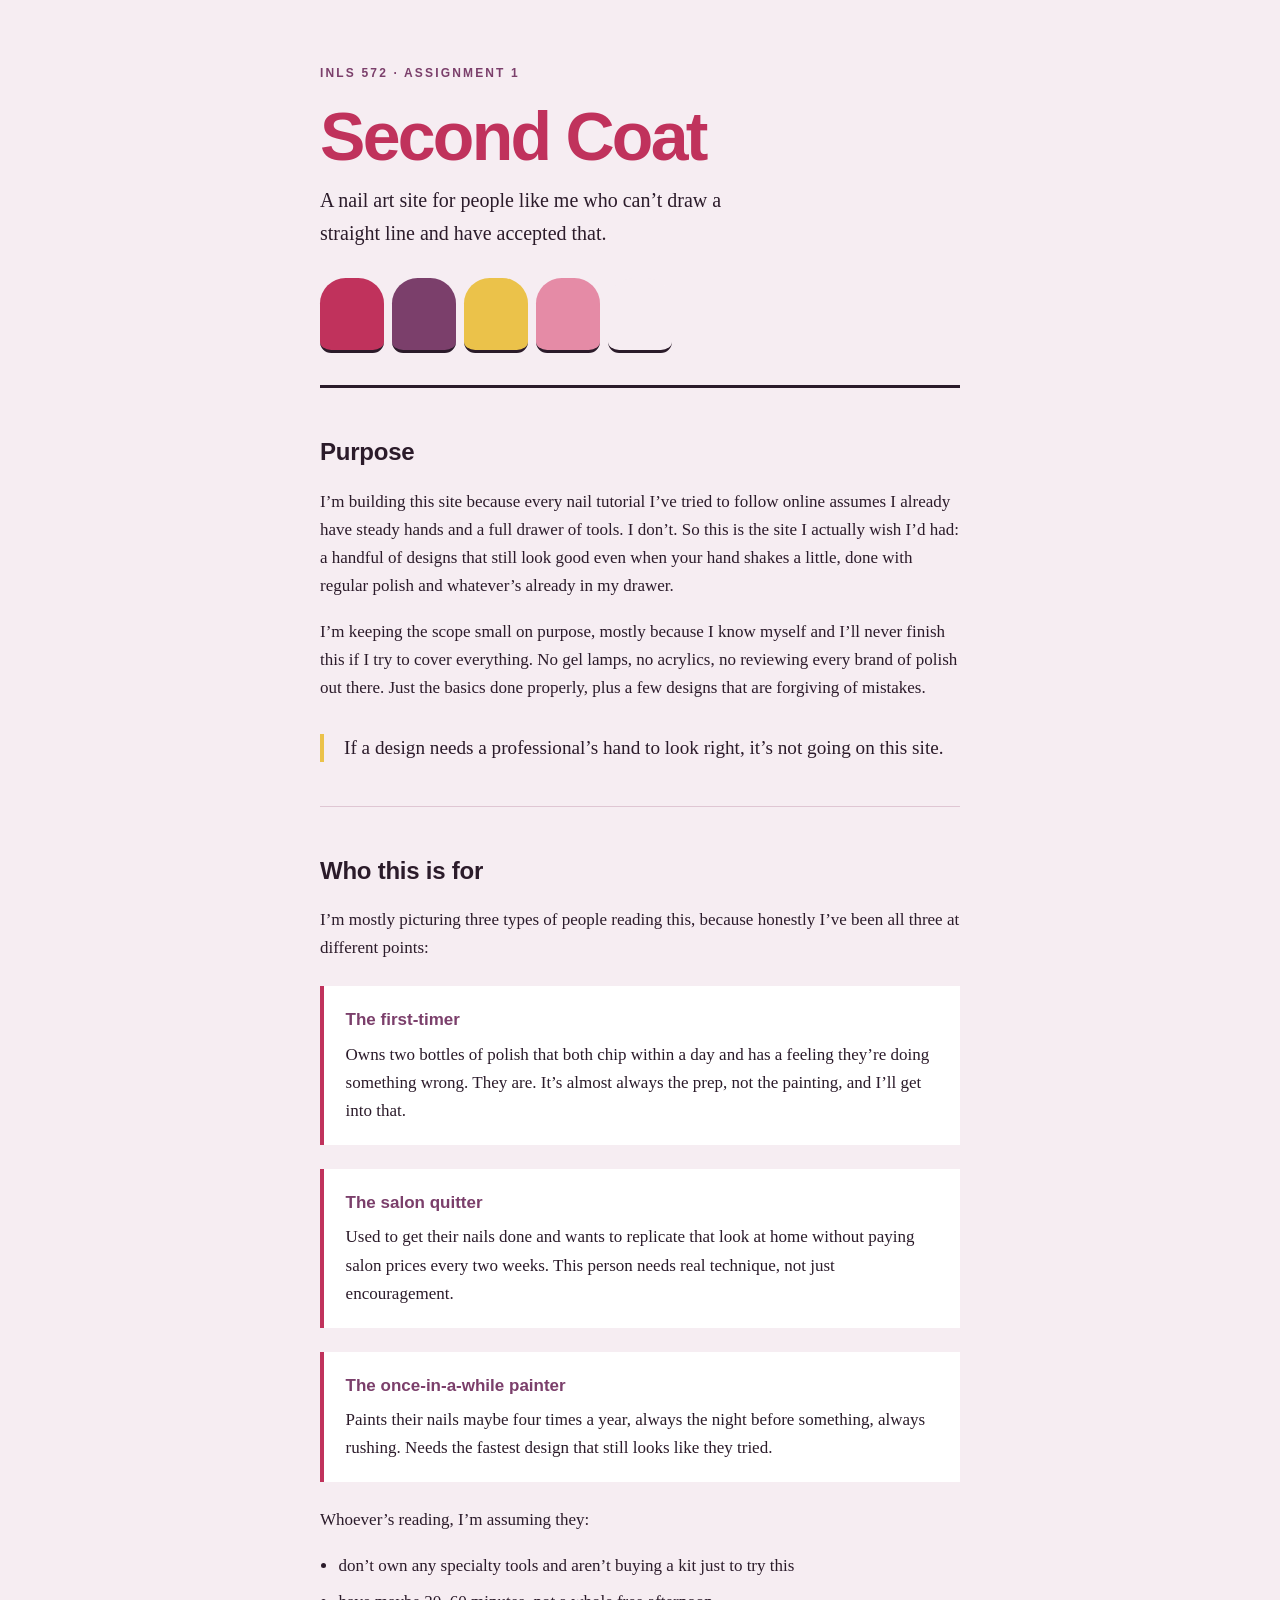
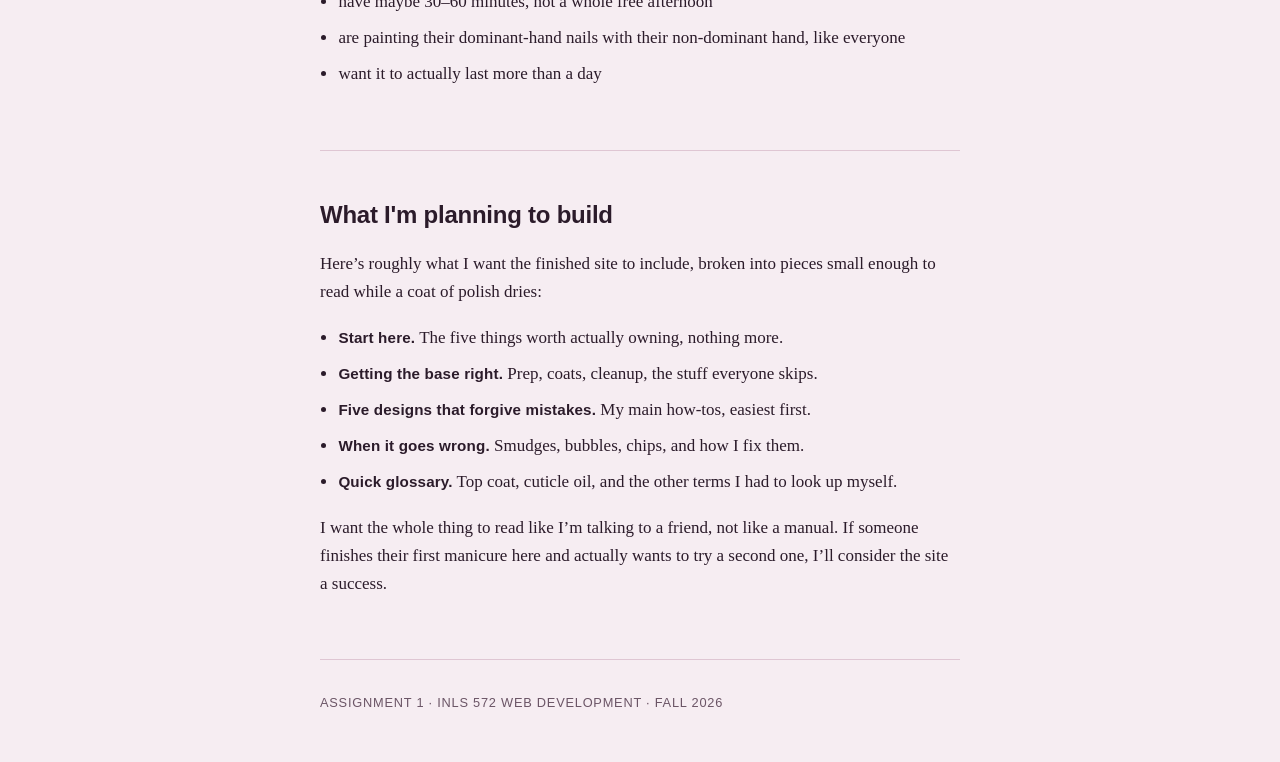
==== index.html @ 136d4cc5 "rename to index.html" ====
<!DOCTYPE html>
<html lang="en">
<head>
  <meta charset="utf-8">
  <meta name="viewport" content="width=device-width, initial-scale=1">
  <title>Second Coat: Purpose and Audience</title>
  <link rel="stylesheet" href="styles.css">
</head>
<body>

  <header class="masthead">
    <p class="eyebrow">INLS 572 &middot; Assignment 1</p>
    <h1>Second Coat</h1>
    <p class="tagline">A nail art site for people like me who can&rsquo;t draw a straight line and have accepted that.</p>
    <div class="swatches" aria-hidden="true">
      <span class="swatch one"></span>
      <span class="swatch two"></span>
      <span class="swatch three"></span>
      <span class="swatch four"></span>
      <span class="swatch five"></span>
    </div>
  </header>

  <main>

    <section class="block">
      <h2>Purpose</h2>
      <p>
        I&rsquo;m building this site because every nail tutorial I&rsquo;ve tried to follow online
        assumes I already have steady hands and a full drawer of tools. I don&rsquo;t. So this is
        the site I actually wish I&rsquo;d had: a handful of designs that still look good even
        when your hand shakes a little, done with regular polish and whatever&rsquo;s already in
        my drawer.
      </p>
      <p>
        I&rsquo;m keeping the scope small on purpose, mostly because I know myself and I&rsquo;ll
        never finish this if I try to cover everything. No gel lamps, no acrylics, no reviewing
        every brand of polish out there. Just the basics done properly, plus a few designs that
        are forgiving of mistakes.
      </p>
      <p class="pullquote">
        If a design needs a professional&rsquo;s hand to look right, it&rsquo;s not going on this site.
      </p>
    </section>

    <section class="block">
      <h2>Who this is for</h2>
      <p>
        I&rsquo;m mostly picturing three types of people reading this, because honestly I&rsquo;ve
        been all three at different points:
      </p>

      <article class="who">
        <h3>The first-timer</h3>
        <p>
          Owns two bottles of polish that both chip within a day and has a feeling they&rsquo;re
          doing something wrong. They are. It&rsquo;s almost always the prep, not the
          painting, and I&rsquo;ll get into that.
        </p>
      </article>

      <article class="who">
        <h3>The salon quitter</h3>
        <p>
          Used to get their nails done and wants to replicate that look at home without paying
          salon prices every two weeks. This person needs real technique, not just encouragement.
        </p>
      </article>

      <article class="who">
        <h3>The once-in-a-while painter</h3>
        <p>
          Paints their nails maybe four times a year, always the night before something, always
          rushing. Needs the fastest design that still looks like they tried.
        </p>
      </article>

      <p>Whoever&rsquo;s reading, I&rsquo;m assuming they:</p>
      <ul class="assumptions">
        <li>don&rsquo;t own any specialty tools and aren&rsquo;t buying a kit just to try this</li>
        <li>have maybe 30&ndash;60 minutes, not a whole free afternoon</li>
        <li>are painting their dominant-hand nails with their non-dominant hand, like everyone</li>
        <li>want it to actually last more than a day</li>
      </ul>
    </section>

    <section class="block">
      <h2>What I'm planning to build</h2>
      <p>
        Here&rsquo;s roughly what I want the finished site to include, broken into pieces small
        enough to read while a coat of polish dries:
      </p>
      <ul class="plan">
        <li><strong>Start here.</strong> The five things worth actually owning, nothing more.</li>
        <li><strong>Getting the base right.</strong> Prep, coats, cleanup, the stuff everyone skips.</li>
        <li><strong>Five designs that forgive mistakes.</strong> My main how-tos, easiest first.</li>
        <li><strong>When it goes wrong.</strong> Smudges, bubbles, chips, and how I fix them.</li>
        <li><strong>Quick glossary.</strong> Top coat, cuticle oil, and the other terms I had to look up myself.</li>
      </ul>
      <p>
        I want the whole thing to read like I&rsquo;m talking to a friend, not like a manual. If
        someone finishes their first manicure here and actually wants to try a second one, I&rsquo;ll
        consider the site a success.
      </p>
    </section>

  </main>

  <footer class="colophon">
    <p>Assignment 1 &middot; INLS 572 Web Development &middot; Fall 2026</p>
  </footer>

</body>
</html>
---- styles.css ----
/* Second Coat — INLS 572 Assignment 1
   Palette: ink #2B1B2A, paper #F6EDF2, cherry #C0325C, plum #7B3F6B, butter #EBC24A */

body {
  margin: 0;
  padding: 2.5rem 1.25rem 0;
  background-color: #F6EDF2;
  color: #2B1B2A;
  font-family: Georgia, "Times New Roman", serif;
  font-size: 1.0625rem;
  line-height: 1.65;
}

main,
.masthead,
.colophon {
  max-width: 40rem;
  margin: 0 auto;
}

/* Masthead */

.masthead {
  padding-bottom: 2rem;
  border-bottom: 3px solid #2B1B2A;
}

.eyebrow {
  margin: 0 0 1.25rem;
  font-family: "Helvetica Neue", Arial, sans-serif;
  font-size: 0.75rem;
  font-weight: 700;
  letter-spacing: 0.18em;
  text-transform: uppercase;
  color: #7B3F6B;
}

h1 {
  margin: 0;
  font-family: "Helvetica Neue", Arial, sans-serif;
  font-size: 2.75rem;
  font-weight: 800;
  letter-spacing: -0.04em;
  line-height: 0.95;
  color: #C0325C;
}

.tagline {
  margin: 1rem 0 1.75rem;
  font-size: 1.25rem;
  max-width: 28rem;
}

/* Five polish swatches, shaped like painted nails */

.swatches {
  display: grid;
  grid-template-columns: repeat(5, 3.25rem);
  gap: 0.5rem;
}

.swatch {
  height: 3.75rem;
  border-radius: 1.6rem 1.6rem 0.7rem 0.7rem;
  border-bottom: 3px solid #2B1B2A;
}

.swatch.one {
  background-color: #C0325C;
}

.swatch.two {
  background-color: #7B3F6B;
}

.swatch.three {
  background-color: #EBC24A;
}

.swatch.four {
  background-color: #E58BA6;
}

.swatch.five {
  background-color: #F6EDF2;
}

/* Sections */

.block {
  padding: 2.75rem 0;
  border-bottom: 1px solid #DFC6D3;
}

h2 {
  margin: 0 0 1rem;
  font-family: "Helvetica Neue", Arial, sans-serif;
  font-size: 1.5rem;
  font-weight: 800;
  letter-spacing: -0.01em;
}

p {
  margin: 0 0 1.1rem;
}

em {
  font-style: italic;
}

.pullquote {
  margin: 2rem 0 0;
  padding-left: 1.25rem;
  border-left: 4px solid #EBC24A;
  font-size: 1.2rem;
  line-height: 1.45;
}

/* Audience cards */

.who {
  margin: 1.5rem 0;
  padding: 1.25rem 1.35rem;
  background-color: #FFFFFF;
  border-left: 4px solid #C0325C;
}

h3 {
  margin: 0 0 0.4rem;
  font-family: "Helvetica Neue", Arial, sans-serif;
  font-size: 1.0625rem;
  font-weight: 700;
  color: #7B3F6B;
}

.who p {
  margin: 0;
}

/* Lists */

.assumptions,
.plan {
  margin: 0 0 1.1rem;
  padding-left: 1.15rem;
}

li {
  margin-bottom: 0.5rem;
}

strong {
  font-family: "Helvetica Neue", Arial, sans-serif;
  font-size: 0.95rem;
  letter-spacing: 0.01em;
}

/* Footer */

.colophon {
  padding: 2rem 0 3rem;
  font-family: "Helvetica Neue", Arial, sans-serif;
  font-size: 0.8rem;
  letter-spacing: 0.06em;
  text-transform: uppercase;
  color: #6B5566;
}

.colophon p {
  margin: 0;
}

@media (min-width: 40rem) {
  body {
    padding-top: 4rem;
  }

  h1 {
    font-size: 4.25rem;
  }

  .swatches {
    grid-template-columns: repeat(5, 4rem);
  }

    .swatch {
    height: 4.5rem;
  }
}
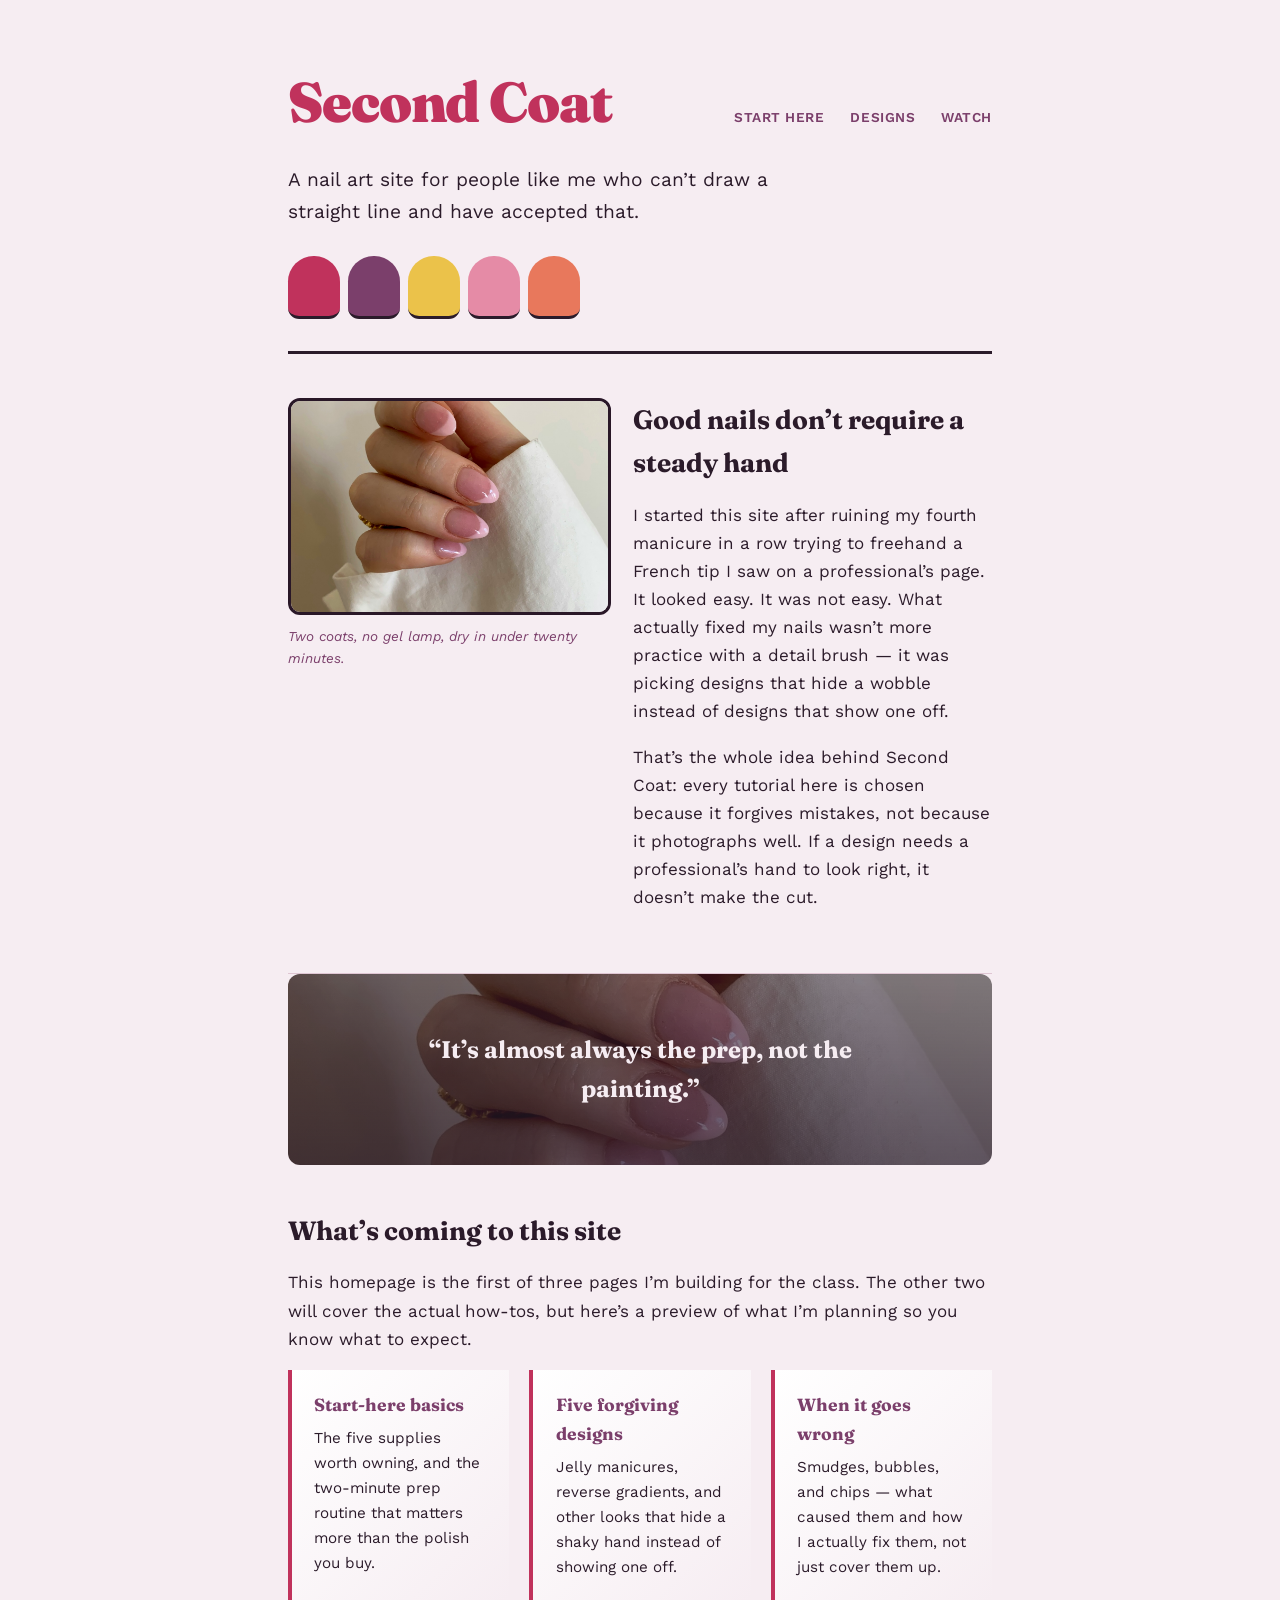
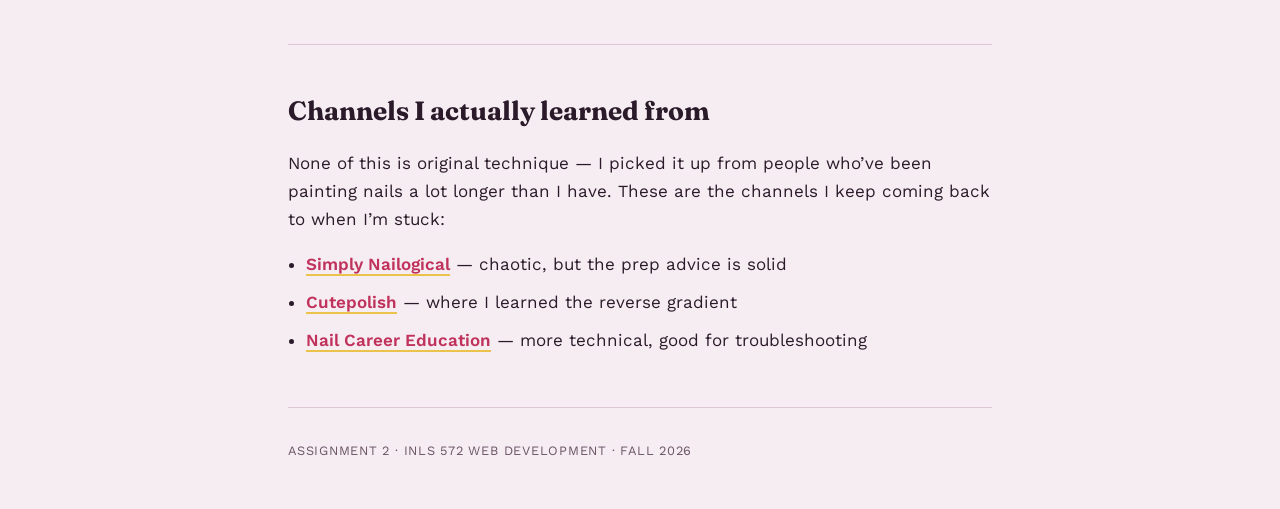
==== commit 5bf70c47: "Add homepage for Assignment 2" ====
--- a/index.html
+++ b/index.html
@@ -3,14 +3,23 @@
 <head>
   <meta charset="utf-8">
   <meta name="viewport" content="width=device-width, initial-scale=1">
-  <title>Second Coat: Purpose and Audience</title>
+  <title>Second Coat — Nail Art for Shaky Hands</title>
+  <link rel="preconnect" href="https://fonts.googleapis.com">
+  <link rel="preconnect" href="https://fonts.gstatic.com" crossorigin>
+  <link href="https://fonts.googleapis.com/css2?family=Fraunces:opsz,wght@9..144,500;9..144,700;9..144,900&family=Work+Sans:wght@400;500;600;700&display=swap" rel="stylesheet">
   <link rel="stylesheet" href="styles.css">
 </head>
 <body>
 
   <header class="masthead">
-    <p class="eyebrow">INLS 572 &middot; Assignment 1</p>
-    <h1>Second Coat</h1>
+    <div class="brandbar">
+      <h1>Second Coat</h1>
+      <nav aria-label="Page sections">
+        <a href="#start-here">Start&nbsp;Here</a>
+        <a href="#designs">Designs</a>
+        <a href="#watch">Watch</a>
+      </nav>
+    </div>
     <p class="tagline">A nail art site for people like me who can&rsquo;t draw a straight line and have accepted that.</p>
     <div class="swatches" aria-hidden="true">
       <span class="swatch one"></span>
@@ -23,92 +32,76 @@
 
   <main>
 
-    <section class="block">
-      <h2>Purpose</h2>
-      <p>
-        I&rsquo;m building this site because every nail tutorial I&rsquo;ve tried to follow online
-        assumes I already have steady hands and a full drawer of tools. I don&rsquo;t. So this is
-        the site I actually wish I&rsquo;d had: a handful of designs that still look good even
-        when your hand shakes a little, done with regular polish and whatever&rsquo;s already in
-        my drawer.
-      </p>
-      <p>
-        I&rsquo;m keeping the scope small on purpose, mostly because I know myself and I&rsquo;ll
-        never finish this if I try to cover everything. No gel lamps, no acrylics, no reviewing
-        every brand of polish out there. Just the basics done properly, plus a few designs that
-        are forgiving of mistakes.
-      </p>
-      <p class="pullquote">
-        If a design needs a professional&rsquo;s hand to look right, it&rsquo;s not going on this site.
-      </p>
+    <section class="hero" id="start-here">
+      <figure class="hero-figure">
+        <img src="images/hero.jpg" alt="Close-up of freshly painted nails in cherry red and plum polish, drying on a linen napkin" width="1200" height="800">
+        <figcaption>Two coats, no gel lamp, dry in under twenty minutes.</figcaption>
+      </figure>
+      <div class="hero-copy">
+        <h2>Good nails don&rsquo;t require a steady hand</h2>
+        <p>
+          I started this site after ruining my fourth manicure in a row trying to freehand a
+          French tip I saw on a professional&rsquo;s page. It looked easy. It was not easy. What
+          actually fixed my nails wasn&rsquo;t more practice with a detail brush &mdash; it was
+          picking designs that hide a wobble instead of designs that show one off.
+        </p>
+        <p>
+          That&rsquo;s the whole idea behind Second Coat: every tutorial here is chosen because
+          it forgives mistakes, not because it photographs well. If a design needs a
+          professional&rsquo;s hand to look right, it doesn&rsquo;t make the cut.
+        </p>
+      </div>
     </section>
 
-    <section class="block">
-      <h2>Who this is for</h2>
+    <section class="quote-banner">
+      <div class="quote-overlay">
+        <p>&ldquo;It&rsquo;s almost always the prep, not the painting.&rdquo;</p>
+      </div>
+    </section>
+
+    <section class="designs" id="designs">
+      <h2>What&rsquo;s coming to this site</h2>
       <p>
-        I&rsquo;m mostly picturing three types of people reading this, because honestly I&rsquo;ve
-        been all three at different points:
+        This homepage is the first of three pages I&rsquo;m building for the class. The other
+        two will cover the actual how-tos, but here&rsquo;s a preview of what I&rsquo;m planning
+        so you know what to expect.
       </p>
 
-      <article class="who">
-        <h3>The first-timer</h3>
-        <p>
-          Owns two bottles of polish that both chip within a day and has a feeling they&rsquo;re
-          doing something wrong. They are. It&rsquo;s almost always the prep, not the
-          painting, and I&rsquo;ll get into that.
-        </p>
-      </article>
-
-      <article class="who">
-        <h3>The salon quitter</h3>
-        <p>
-          Used to get their nails done and wants to replicate that look at home without paying
-          salon prices every two weeks. This person needs real technique, not just encouragement.
-        </p>
-      </article>
-
-      <article class="who">
-        <h3>The once-in-a-while painter</h3>
-        <p>
-          Paints their nails maybe four times a year, always the night before something, always
-          rushing. Needs the fastest design that still looks like they tried.
-        </p>
-      </article>
-
-      <p>Whoever&rsquo;s reading, I&rsquo;m assuming they:</p>
-      <ul class="assumptions">
-        <li>don&rsquo;t own any specialty tools and aren&rsquo;t buying a kit just to try this</li>
-        <li>have maybe 30&ndash;60 minutes, not a whole free afternoon</li>
-        <li>are painting their dominant-hand nails with their non-dominant hand, like everyone</li>
-        <li>want it to actually last more than a day</li>
-      </ul>
+      <div class="card-grid">
+        <article class="card">
+          <h3>Start-here basics</h3>
+          <p>The five supplies worth owning, and the two-minute prep routine that matters more than the polish you buy.</p>
+        </article>
+        <article class="card">
+          <h3>Five forgiving designs</h3>
+          <p>Jelly manicures, reverse gradients, and other looks that hide a shaky hand instead of showing one off.</p>
+        </article>
+        <article class="card">
+          <h3>When it goes wrong</h3>
+          <p>Smudges, bubbles, and chips &mdash; what caused them and how I actually fix them, not just cover them up.</p>
+        </article>
+      </div>
     </section>
 
-    <section class="block">
-      <h2>What I'm planning to build</h2>
+    <section class="watch" id="watch">
+      <h2>Channels I actually learned from</h2>
       <p>
-        Here&rsquo;s roughly what I want the finished site to include, broken into pieces small
-        enough to read while a coat of polish dries:
+        None of this is original technique &mdash; I picked it up from people who&rsquo;ve been
+        painting nails a lot longer than I have. These are the channels I keep coming back to
+        when I&rsquo;m stuck:
       </p>
-      <ul class="plan">
-        <li><strong>Start here.</strong> The five things worth actually owning, nothing more.</li>
-        <li><strong>Getting the base right.</strong> Prep, coats, cleanup, the stuff everyone skips.</li>
-        <li><strong>Five designs that forgive mistakes.</strong> My main how-tos, easiest first.</li>
-        <li><strong>When it goes wrong.</strong> Smudges, bubbles, chips, and how I fix them.</li>
-        <li><strong>Quick glossary.</strong> Top coat, cuticle oil, and the other terms I had to look up myself.</li>
+      <ul class="link-list">
+        <li><a href="https://www.youtube.com/@simplynailogical" target="_blank" rel="noopener">Simply Nailogical</a> &mdash; chaotic, but the prep advice is solid</li>
+        <li><a href="https://www.youtube.com/@cutepolish" target="_blank" rel="noopener">Cutepolish</a> &mdash; where I learned the reverse gradient</li>
+        <li><a href="https://www.youtube.com/@NailCareerEducation" target="_blank" rel="noopener">Nail Career Education</a> &mdash; more technical, good for troubleshooting</li>
       </ul>
-      <p>
-        I want the whole thing to read like I&rsquo;m talking to a friend, not like a manual. If
-        someone finishes their first manicure here and actually wants to try a second one, I&rsquo;ll
-        consider the site a success.
-      </p>
     </section>
 
   </main>
 
   <footer class="colophon">
-    <p>Assignment 1 &middot; INLS 572 Web Development &middot; Fall 2026</p>
+    <p>Assignment 2 &middot; INLS 572 Web Development &middot; Fall 2026</p>
   </footer>
 
 </body>
-</html>
+</html>
--- a/styles.css
+++ b/styles.css
@@ -1,20 +1,34 @@
-/* Second Coat — INLS 572 Assignment 1
-   Palette: ink #2B1B2A, paper #F6EDF2, cherry #C0325C, plum #7B3F6B, butter #EBC24A */
+/* Second Coat — INLS 572 Assignment 2
+   Color scheme defined as custom properties so it's easy to reuse/tweak */
+
+:root {
+  --ink: #2B1B2A;
+  --paper: #F6EDF2;
+  --cherry: #C0325C;
+  --plum: #7B3F6B;
+  --butter: #EBC24A;
+  --rose: #E58BA6;
+  --coral: #E8785C;
+  --card-bg: #FFFFFF;
+  --line: #DFC6D3;
+  --font-display: 'Fraunces', Georgia, 'Times New Roman', serif;
+  --font-body: 'Work Sans', Helvetica, Arial, sans-serif;
+}
 
 body {
   margin: 0;
   padding: 2.5rem 1.25rem 0;
-  background-color: #F6EDF2;
-  color: #2B1B2A;
-  font-family: Georgia, "Times New Roman", serif;
+  background-color: var(--paper);
+  color: var(--ink);
+  font-family: var(--font-body);
   font-size: 1.0625rem;
   line-height: 1.65;
 }
 
+header,
 main,
-.masthead,
-.colophon {
-  max-width: 40rem;
+footer {
+  max-width: 44rem;
   margin: 0 auto;
 }
 
@@ -22,33 +36,48 @@
 
 .masthead {
   padding-bottom: 2rem;
-  border-bottom: 3px solid #2B1B2A;
-}
-
-.eyebrow {
-  margin: 0 0 1.25rem;
-  font-family: "Helvetica Neue", Arial, sans-serif;
-  font-size: 0.75rem;
-  font-weight: 700;
-  letter-spacing: 0.18em;
+  border-bottom: 3px solid var(--ink); /* technique: borders */
+}
+
+.brandbar {
+  display: flex;
+  align-items: baseline;
+  justify-content: space-between;
+  flex-wrap: wrap;
+  gap: 0.75rem 1.5rem;
+}
+
+h1 {
+  margin: 0;
+  font-family: var(--font-display);
+  font-size: 2.5rem;
+  font-weight: 900;
+  letter-spacing: -0.02em;
+  color: var(--cherry);
+}
+
+nav a {
+  margin-left: 1.25rem;
+  font-size: 0.85rem;
+  font-weight: 600;
+  letter-spacing: 0.04em;
   text-transform: uppercase;
-  color: #7B3F6B;
-}
-
-h1 {
-  margin: 0;
-  font-family: "Helvetica Neue", Arial, sans-serif;
-  font-size: 2.75rem;
-  font-weight: 800;
-  letter-spacing: -0.04em;
-  line-height: 0.95;
-  color: #C0325C;
+  color: var(--plum);
+  text-decoration: none;
+}
+
+nav a:first-child {
+  margin-left: 0;
+}
+
+nav a:hover {
+  color: var(--cherry);
 }
 
 .tagline {
   margin: 1rem 0 1.75rem;
-  font-size: 1.25rem;
-  max-width: 28rem;
+  font-size: 1.2rem;
+  max-width: 30rem;
 }
 
 /* Five polish swatches, shaped like painted nails */
@@ -61,105 +90,149 @@
 
 .swatch {
   height: 3.75rem;
-  border-radius: 1.6rem 1.6rem 0.7rem 0.7rem;
-  border-bottom: 3px solid #2B1B2A;
-}
-
-.swatch.one {
-  background-color: #C0325C;
-}
-
-.swatch.two {
-  background-color: #7B3F6B;
-}
-
-.swatch.three {
-  background-color: #EBC24A;
-}
-
-.swatch.four {
-  background-color: #E58BA6;
-}
-
-.swatch.five {
-  background-color: #F6EDF2;
-}
+  border-radius: 1.6rem 1.6rem 0.7rem 0.7rem; /* technique: borders / shape */
+  border-bottom: 3px solid var(--ink);
+}
+
+.swatch.one { background-color: var(--cherry); }
+.swatch.two { background-color: var(--plum); }
+.swatch.three { background-color: var(--butter); }
+.swatch.four { background-color: var(--rose); }
+.swatch.five { background-color: var(--coral); }
 
 /* Sections */
 
-.block {
+section {
   padding: 2.75rem 0;
-  border-bottom: 1px solid #DFC6D3;
+  border-bottom: 1px solid var(--line);
 }
 
 h2 {
   margin: 0 0 1rem;
-  font-family: "Helvetica Neue", Arial, sans-serif;
-  font-size: 1.5rem;
-  font-weight: 800;
-  letter-spacing: -0.01em;
+  font-family: var(--font-display);
+  font-size: 1.65rem;
+  font-weight: 700;
 }
 
 p {
   margin: 0 0 1.1rem;
 }
 
-em {
+/* Hero */
+
+.hero {
+  display: flex;
+  flex-direction: column;
+  gap: 1.75rem;
+}
+
+.hero-figure {
+  margin: 0;
+}
+
+.hero-figure img {
+  display: block;
+  width: 100%;
+  height: auto;
+  aspect-ratio: 3 / 2;
+  object-fit: cover;
+  border-radius: 0.75rem;
+  border: 3px solid var(--ink); /* technique: borders */
+  filter: saturate(1.08) contrast(1.04); /* technique: filter */
+  transition: filter 0.2s ease;
+}
+
+.hero-figure img:hover {
+  filter: saturate(1.25) contrast(1.08) brightness(1.03);
+}
+
+.hero-figure figcaption {
+  margin-top: 0.6rem;
+  font-size: 0.85rem;
+  color: var(--plum);
   font-style: italic;
 }
 
-.pullquote {
-  margin: 2rem 0 0;
-  padding-left: 1.25rem;
-  border-left: 4px solid #EBC24A;
-  font-size: 1.2rem;
-  line-height: 1.45;
-}
-
-/* Audience cards */
-
-.who {
-  margin: 1.5rem 0;
-  padding: 1.25rem 1.35rem;
-  background-color: #FFFFFF;
-  border-left: 4px solid #C0325C;
-}
-
-h3 {
+/* Quote banner: background image + gradient text overlay */
+
+.quote-banner {
+  background-image:
+    linear-gradient(0deg, rgba(43, 27, 42, 0.72), rgba(43, 27, 42, 0.5)),
+    url("images/hero.jpg"); /* technique: background image */
+  background-size: cover;
+  background-position: center;
+  border-radius: 0.75rem;
+  border-bottom: none;
+  padding: 3.5rem 1.5rem;
+}
+
+.quote-overlay {
+  max-width: 30rem;
+  margin: 0 auto;
+  text-align: center;
+}
+
+.quote-overlay p {
+  margin: 0;
+  font-family: var(--font-display);
+  font-size: 1.5rem;
+  font-weight: 700;
+  color: var(--paper); /* text overlay on image */
+}
+
+/* Design preview cards */
+
+.card-grid {
+  display: grid;
+  gap: 1.25rem;
+  grid-template-columns: 1fr;
+}
+
+.card {
+  background-color: var(--card-bg);
+  padding: 1.25rem 1.4rem;
+  border-left: 4px solid var(--cherry); /* technique: borders */
+  background-image: linear-gradient(135deg, #ffffff, var(--paper)); /* technique: gradient */
+}
+
+.card h3 {
   margin: 0 0 0.4rem;
-  font-family: "Helvetica Neue", Arial, sans-serif;
-  font-size: 1.0625rem;
-  font-weight: 700;
-  color: #7B3F6B;
-}
-
-.who p {
-  margin: 0;
-}
-
-/* Lists */
-
-.assumptions,
-.plan {
-  margin: 0 0 1.1rem;
+  font-family: var(--font-display);
+  font-size: 1.1rem;
+  color: var(--plum);
+}
+
+.card p {
+  margin: 0;
+  font-size: 0.95rem;
+}
+
+/* Watch / external links */
+
+.link-list {
+  margin: 0;
   padding-left: 1.15rem;
 }
 
-li {
-  margin-bottom: 0.5rem;
-}
-
-strong {
-  font-family: "Helvetica Neue", Arial, sans-serif;
-  font-size: 0.95rem;
-  letter-spacing: 0.01em;
+.link-list li {
+  margin-bottom: 0.6rem;
+}
+
+.link-list a {
+  color: var(--cherry);
+  font-weight: 600;
+  text-decoration: none;
+  border-bottom: 2px solid var(--butter); /* technique: borders */
+}
+
+.link-list a:hover {
+  color: var(--plum);
 }
 
 /* Footer */
 
 .colophon {
   padding: 2rem 0 3rem;
-  font-family: "Helvetica Neue", Arial, sans-serif;
   font-size: 0.8rem;
   letter-spacing: 0.06em;
   text-transform: uppercase;
@@ -172,18 +245,27 @@
 
 @media (min-width: 40rem) {
   body {
-    padding-top: 4rem;
+    padding-top: 3.5rem;
   }
 
   h1 {
-    font-size: 4.25rem;
-  }
-
-  .swatches {
-    grid-template-columns: repeat(5, 4rem);
-  }
-
-    .swatch {
-    height: 4.5rem;
+    font-size: 3.5rem;
+  }
+
+  .hero {
+    flex-direction: row;
+    align-items: flex-start;
+  }
+
+  .hero-figure {
+    flex: 0 0 45%;
+  }
+
+  .hero-copy {
+    flex: 1;
+  }
+
+  .card-grid {
+    grid-template-columns: repeat(3, 1fr);
   }
 }
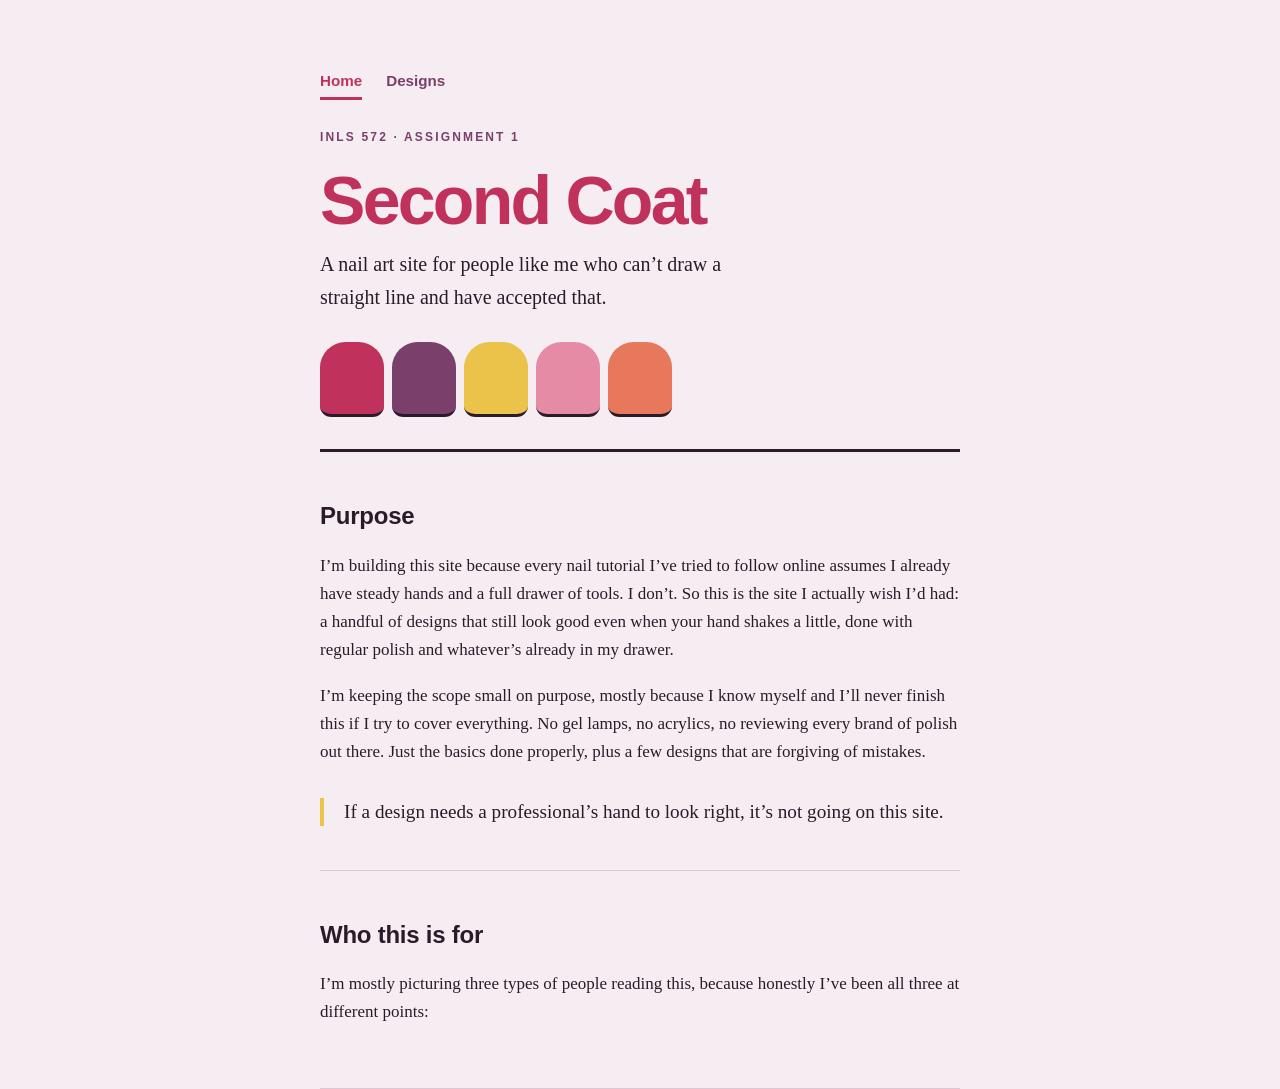
==== commit 4c8ca5d5: "Add designs page" ====
--- a/index.html
+++ b/index.html
@@ -3,23 +3,20 @@
 <head>
   <meta charset="utf-8">
   <meta name="viewport" content="width=device-width, initial-scale=1">
-  <title>Second Coat — Nail Art for Shaky Hands</title>
-  <link rel="preconnect" href="https://fonts.googleapis.com">
-  <link rel="preconnect" href="https://fonts.gstatic.com" crossorigin>
-  <link href="https://fonts.googleapis.com/css2?family=Fraunces:opsz,wght@9..144,500;9..144,700;9..144,900&family=Work+Sans:wght@400;500;600;700&display=swap" rel="stylesheet">
+  <title>Second Coat: Purpose and Audience</title>
   <link rel="stylesheet" href="styles.css">
 </head>
 <body>
 
   <header class="masthead">
-    <div class="brandbar">
-      <h1>Second Coat</h1>
-      <nav aria-label="Page sections">
-        <a href="#start-here">Start&nbsp;Here</a>
-        <a href="#designs">Designs</a>
-        <a href="#watch">Watch</a>
-      </nav>
-    </div>
+    <nav class="site-nav" aria-label="Main">
+      <ul>
+        <li><a href="index.html" aria-current="page">Home</a></li>
+        <li><a href="designs.html">Designs</a></li>
+      </ul>
+    </nav>
+    <p class="eyebrow">INLS 572 &middot; Assignment 1</p>
+    <h1>Second Coat</h1>
     <p class="tagline">A nail art site for people like me who can&rsquo;t draw a straight line and have accepted that.</p>
     <div class="swatches" aria-hidden="true">
       <span class="swatch one"></span>
@@ -32,76 +29,28 @@
 
   <main>
 
-    <section class="hero" id="start-here">
-      <figure class="hero-figure">
-        <img src="images/hero.jpg" alt="Close-up of freshly painted nails in cherry red and plum polish, drying on a linen napkin" width="1200" height="800">
-        <figcaption>Two coats, no gel lamp, dry in under twenty minutes.</figcaption>
-      </figure>
-      <div class="hero-copy">
-        <h2>Good nails don&rsquo;t require a steady hand</h2>
-        <p>
-          I started this site after ruining my fourth manicure in a row trying to freehand a
-          French tip I saw on a professional&rsquo;s page. It looked easy. It was not easy. What
-          actually fixed my nails wasn&rsquo;t more practice with a detail brush &mdash; it was
-          picking designs that hide a wobble instead of designs that show one off.
-        </p>
-        <p>
-          That&rsquo;s the whole idea behind Second Coat: every tutorial here is chosen because
-          it forgives mistakes, not because it photographs well. If a design needs a
-          professional&rsquo;s hand to look right, it doesn&rsquo;t make the cut.
-        </p>
-      </div>
+    <section class="block">
+      <h2>Purpose</h2>
+      <p>
+        I&rsquo;m building this site because every nail tutorial I&rsquo;ve tried to follow online
+        assumes I already have steady hands and a full drawer of tools. I don&rsquo;t. So this is
+        the site I actually wish I&rsquo;d had: a handful of designs that still look good even
+        when your hand shakes a little, done with regular polish and whatever&rsquo;s already in
+        my drawer.
+      </p>
+      <p>
+        I&rsquo;m keeping the scope small on purpose, mostly because I know myself and I&rsquo;ll
+        never finish this if I try to cover everything. No gel lamps, no acrylics, no reviewing
+        every brand of polish out there. Just the basics done properly, plus a few designs that
+        are forgiving of mistakes.
+      </p>
+      <p class="pullquote">
+        If a design needs a professional&rsquo;s hand to look right, it&rsquo;s not going on this site.
+      </p>
     </section>
 
-    <section class="quote-banner">
-      <div class="quote-overlay">
-        <p>&ldquo;It&rsquo;s almost always the prep, not the painting.&rdquo;</p>
-      </div>
-    </section>
-
-    <section class="designs" id="designs">
-      <h2>What&rsquo;s coming to this site</h2>
+    <section class="block">
+      <h2>Who this is for</h2>
       <p>
-        This homepage is the first of three pages I&rsquo;m building for the class. The other
-        two will cover the actual how-tos, but here&rsquo;s a preview of what I&rsquo;m planning
-        so you know what to expect.
-      </p>
-
-      <div class="card-grid">
-        <article class="card">
-          <h3>Start-here basics</h3>
-          <p>The five supplies worth owning, and the two-minute prep routine that matters more than the polish you buy.</p>
-        </article>
-        <article class="card">
-          <h3>Five forgiving designs</h3>
-          <p>Jelly manicures, reverse gradients, and other looks that hide a shaky hand instead of showing one off.</p>
-        </article>
-        <article class="card">
-          <h3>When it goes wrong</h3>
-          <p>Smudges, bubbles, and chips &mdash; what caused them and how I actually fix them, not just cover them up.</p>
-        </article>
-      </div>
-    </section>
-
-    <section class="watch" id="watch">
-      <h2>Channels I actually learned from</h2>
-      <p>
-        None of this is original technique &mdash; I picked it up from people who&rsquo;ve been
-        painting nails a lot longer than I have. These are the channels I keep coming back to
-        when I&rsquo;m stuck:
-      </p>
-      <ul class="link-list">
-        <li><a href="https://www.youtube.com/@simplynailogical" target="_blank" rel="noopener">Simply Nailogical</a> &mdash; chaotic, but the prep advice is solid</li>
-        <li><a href="https://www.youtube.com/@cutepolish" target="_blank" rel="noopener">Cutepolish</a> &mdash; where I learned the reverse gradient</li>
-        <li><a href="https://www.youtube.com/@NailCareerEducation" target="_blank" rel="noopener">Nail Career Education</a> &mdash; more technical, good for troubleshooting</li>
-      </ul>
-    </section>
-
-  </main>
-
-  <footer class="colophon">
-    <p>Assignment 2 &middot; INLS 572 Web Development &middot; Fall 2026</p>
-  </footer>
-
-</body>
-</html>+        I&rsquo;m mostly picturing three types of people reading this, because honestly I&rsquo;ve
+        been all three at different points:
--- a/styles.css
+++ b/styles.css
@@ -1,83 +1,103 @@
-/* Second Coat — INLS 572 Assignment 2
-   Color scheme defined as custom properties so it's easy to reuse/tweak */
-
-:root {
-  --ink: #2B1B2A;
-  --paper: #F6EDF2;
-  --cherry: #C0325C;
-  --plum: #7B3F6B;
-  --butter: #EBC24A;
-  --rose: #E58BA6;
-  --coral: #E8785C;
-  --card-bg: #FFFFFF;
-  --line: #DFC6D3;
-  --font-display: 'Fraunces', Georgia, 'Times New Roman', serif;
-  --font-body: 'Work Sans', Helvetica, Arial, sans-serif;
-}
+/* Second Coat — INLS 572 Assignment 1
+   Palette: ink #2B1B2A, paper #F6EDF2, cherry #C0325C, plum #7B3F6B, butter #EBC24A */
 
 body {
   margin: 0;
   padding: 2.5rem 1.25rem 0;
-  background-color: var(--paper);
-  color: var(--ink);
-  font-family: var(--font-body);
+  background-color: #F6EDF2;
+  color: #2B1B2A;
+  font-family: Georgia, "Times New Roman", serif;
   font-size: 1.0625rem;
   line-height: 1.65;
 }
 
-header,
 main,
-footer {
-  max-width: 44rem;
+.masthead,
+.colophon {
+  max-width: 40rem;
   margin: 0 auto;
+}
+
+/* Wider page width for the designs page */
+
+.wide main,
+.wide .masthead,
+.wide .colophon {
+  max-width: 64rem;
+}
+
+/* Navigation (flexbox) */
+
+.site-nav ul {
+  display: flex;
+  flex-wrap: wrap;
+  gap: 0.5rem 1.5rem;
+  margin: 0 0 1.75rem;
+  padding: 0;
+  list-style: none;
+}
+
+.site-nav li {
+  margin: 0;
+}
+
+.site-nav a {
+  display: block;
+  padding: 0.25rem 0;
+  border-bottom: 3px solid transparent;
+  font-family: "Helvetica Neue", Arial, sans-serif;
+  font-size: 0.95rem;
+  font-weight: 700;
+  color: #7B3F6B;
+  text-decoration: none;
+}
+
+.site-nav a:hover,
+.site-nav a[aria-current="page"] {
+  border-bottom-color: #C0325C;
+  color: #C0325C;
+}
+
+a {
+  color: #C0325C;
+}
+
+a:focus-visible {
+  outline: 3px solid #EBC24A;
+  outline-offset: 2px;
 }
 
 /* Masthead */
 
 .masthead {
   padding-bottom: 2rem;
-  border-bottom: 3px solid var(--ink); /* technique: borders */
-}
-
-.brandbar {
-  display: flex;
-  align-items: baseline;
-  justify-content: space-between;
-  flex-wrap: wrap;
-  gap: 0.75rem 1.5rem;
+  border-bottom: 3px solid #2B1B2A;
+}
+
+.eyebrow {
+  margin: 0 0 1.25rem;
+  font-family: "Helvetica Neue", Arial, sans-serif;
+  font-size: 0.75rem;
+  font-weight: 700;
+  letter-spacing: 0.18em;
+  text-transform: uppercase;
+  color: #7B3F6B;
 }
 
 h1 {
   margin: 0;
-  font-family: var(--font-display);
-  font-size: 2.5rem;
-  font-weight: 900;
-  letter-spacing: -0.02em;
-  color: var(--cherry);
-}
-
-nav a {
-  margin-left: 1.25rem;
-  font-size: 0.85rem;
-  font-weight: 600;
-  letter-spacing: 0.04em;
-  text-transform: uppercase;
-  color: var(--plum);
-  text-decoration: none;
-}
-
-nav a:first-child {
-  margin-left: 0;
-}
-
-nav a:hover {
-  color: var(--cherry);
+  font-family: "Helvetica Neue", Arial, sans-serif;
+  font-size: 2.75rem;
+  font-weight: 800;
+  letter-spacing: -0.04em;
+  line-height: 0.95;
+  color: #C0325C;
 }
 
 .tagline {
   margin: 1rem 0 1.75rem;
-  font-size: 1.2rem;
-  max-width: 30rem;
+  font-size: 1.25rem;
+  max-width: 28rem;
 }
 
 /* Five polish swatches, shaped like painted nails */
@@ -90,149 +110,170 @@
 
 .swatch {
   height: 3.75rem;
-  border-radius: 1.6rem 1.6rem 0.7rem 0.7rem; /* technique: borders / shape */
-  border-bottom: 3px solid var(--ink);
-}
-
-.swatch.one { background-color: var(--cherry); }
-.swatch.two { background-color: var(--plum); }
-.swatch.three { background-color: var(--butter); }
-.swatch.four { background-color: var(--rose); }
-.swatch.five { background-color: var(--coral); }
+  border-radius: 1.6rem 1.6rem 0.7rem 0.7rem;
+  border-bottom: 3px solid #2B1B2A;
+}
+
+.swatch.one {
+  background-color: #C0325C;
+}
+
+.swatch.two {
+  background-color: #7B3F6B;
+}
+
+.swatch.three {
+  background-color: #EBC24A;
+}
+
+.swatch.four {
+  background-color: #E58BA6;
+}
+
+.swatch.five {
+  background-color: #E8785C;
+}
 
 /* Sections */
 
-section {
+.block {
   padding: 2.75rem 0;
-  border-bottom: 1px solid var(--line);
+  border-bottom: 1px solid #DFC6D3;
 }
 
 h2 {
   margin: 0 0 1rem;
-  font-family: var(--font-display);
-  font-size: 1.65rem;
-  font-weight: 700;
+  font-family: "Helvetica Neue", Arial, sans-serif;
+  font-size: 1.5rem;
+  font-weight: 800;
+  letter-spacing: -0.01em;
 }
 
 p {
   margin: 0 0 1.1rem;
 }
 
-/* Hero */
-
-.hero {
-  display: flex;
-  flex-direction: column;
-  gap: 1.75rem;
-}
-
-.hero-figure {
-  margin: 0;
-}
-
-.hero-figure img {
+em {
+  font-style: italic;
+}
+
+.pullquote {
+  margin: 2rem 0 0;
+  padding-left: 1.25rem;
+  border-left: 4px solid #EBC24A;
+  font-size: 1.2rem;
+  line-height: 1.45;
+}
+
+/* Audience cards */
+
+.who {
+  margin: 1.5rem 0;
+  padding: 1.25rem 1.35rem;
+  background-color: #FFFFFF;
+  border-left: 4px solid #C0325C;
+}
+
+h3 {
+  margin: 0 0 0.4rem;
+  font-family: "Helvetica Neue", Arial, sans-serif;
+  font-size: 1.0625rem;
+  font-weight: 700;
+  color: #7B3F6B;
+}
+
+.who p {
+  margin: 0;
+}
+
+/* Lists */
+
+.assumptions,
+.plan {
+  margin: 0 0 1.1rem;
+  padding-left: 1.15rem;
+}
+
+li {
+  margin-bottom: 0.5rem;
+}
+
+strong {
+  font-family: "Helvetica Neue", Arial, sans-serif;
+  font-size: 0.95rem;
+  letter-spacing: 0.01em;
+}
+
+/* Designs page: outer layout (grid) */
+
+.layout {
+  display: grid;
+  grid-template-columns: 1fr;
+  gap: 0 3rem;
+}
+
+.sidebar {
+  padding-top: 2.75rem;
+}
+
+.note {
+  margin-bottom: 2rem;
+  padding: 1.25rem 1.35rem 0.75rem;
+  background-color: #FFFFFF;
+  border-top: 4px solid #EBC24A;
+}
+
+.note h2 {
+  font-size: 1.2rem;
+}
+
+.note ul {
+  margin: 0 0 1rem;
+  padding-left: 1.15rem;
+}
+
+/* Designs page: image */
+
+.showcase {
+  margin: 2rem 0 0;
+}
+
+.showcase img {
   display: block;
   width: 100%;
   height: auto;
-  aspect-ratio: 3 / 2;
-  object-fit: cover;
-  border-radius: 0.75rem;
-  border: 3px solid var(--ink); /* technique: borders */
-  filter: saturate(1.08) contrast(1.04); /* technique: filter */
-  transition: filter 0.2s ease;
-}
-
-.hero-figure img:hover {
-  filter: saturate(1.25) contrast(1.08) brightness(1.03);
-}
-
-.hero-figure figcaption {
+}
+
+figcaption {
   margin-top: 0.6rem;
-  font-size: 0.85rem;
-  color: var(--plum);
-  font-style: italic;
-}
-
-/* Quote banner: background image + gradient text overlay */
-
-.quote-banner {
-  background-image:
-    linear-gradient(0deg, rgba(43, 27, 42, 0.72), rgba(43, 27, 42, 0.5)),
-    url("images/hero.jpg"); /* technique: background image */
-  background-size: cover;
-  background-position: center;
-  border-radius: 0.75rem;
-  border-bottom: none;
-  padding: 3.5rem 1.5rem;
-}
-
-.quote-overlay {
-  max-width: 30rem;
-  margin: 0 auto;
-  text-align: center;
-}
-
-.quote-overlay p {
-  margin: 0;
-  font-family: var(--font-display);
-  font-size: 1.5rem;
-  font-weight: 700;
-  color: var(--paper); /* text overlay on image */
-}
-
-/* Design preview cards */
-
-.card-grid {
+  font-size: 0.9rem;
+  color: #6B5566;
+}
+
+/* Designs page: nested layout (grid inside the outer grid) */
+
+.design-grid {
   display: grid;
-  gap: 1.25rem;
-  grid-template-columns: 1fr;
-}
-
-.card {
-  background-color: var(--card-bg);
-  padding: 1.25rem 1.4rem;
-  border-left: 4px solid var(--cherry); /* technique: borders */
-  background-image: linear-gradient(135deg, #ffffff, var(--paper)); /* technique: gradient */
-}
-
-.card h3 {
-  margin: 0 0 0.4rem;
-  font-family: var(--font-display);
-  font-size: 1.1rem;
-  color: var(--plum);
-}
-
-.card p {
-  margin: 0;
-  font-size: 0.95rem;
-}
-
-/* Watch / external links */
-
-.link-list {
-  margin: 0;
-  padding-left: 1.15rem;
-}
-
-.link-list li {
-  margin-bottom: 0.6rem;
-}
-
-.link-list a {
-  color: var(--cherry);
-  font-weight: 600;
-  text-decoration: none;
-  border-bottom: 2px solid var(--butter); /* technique: borders */
-}
-
-.link-list a:hover {
-  color: var(--plum);
+  grid-template-columns: repeat(auto-fit, minmax(11rem, 1fr));
+  gap: 1rem;
+}
+
+.design {
+  padding: 1.25rem 1.35rem;
+  background-color: #FFFFFF;
+  border-top: 4px solid #C0325C;
+}
+
+.design p {
+  margin: 0;
+  font-size: 1rem;
 }
 
 /* Footer */
 
 .colophon {
   padding: 2rem 0 3rem;
+  font-family: "Helvetica Neue", Arial, sans-serif;
   font-size: 0.8rem;
   letter-spacing: 0.06em;
   text-transform: uppercase;
@@ -245,27 +286,24 @@
 
 @media (min-width: 40rem) {
   body {
-    padding-top: 3.5rem;
+    padding-top: 4rem;
   }
 
   h1 {
-    font-size: 3.5rem;
-  }
-
-  .hero {
-    flex-direction: row;
-    align-items: flex-start;
-  }
-
-  .hero-figure {
-    flex: 0 0 45%;
-  }
-
-  .hero-copy {
-    flex: 1;
-  }
-
-  .card-grid {
-    grid-template-columns: repeat(3, 1fr);
+    font-size: 4.25rem;
+  }
+
+  .swatches {
+    grid-template-columns: repeat(5, 4rem);
+  }
+
+    .swatch {
+    height: 4.5rem;
+  }
+}
+
+@media (min-width: 52rem) {
+  .layout {
+    grid-template-columns: 2fr 1fr;
   }
 }
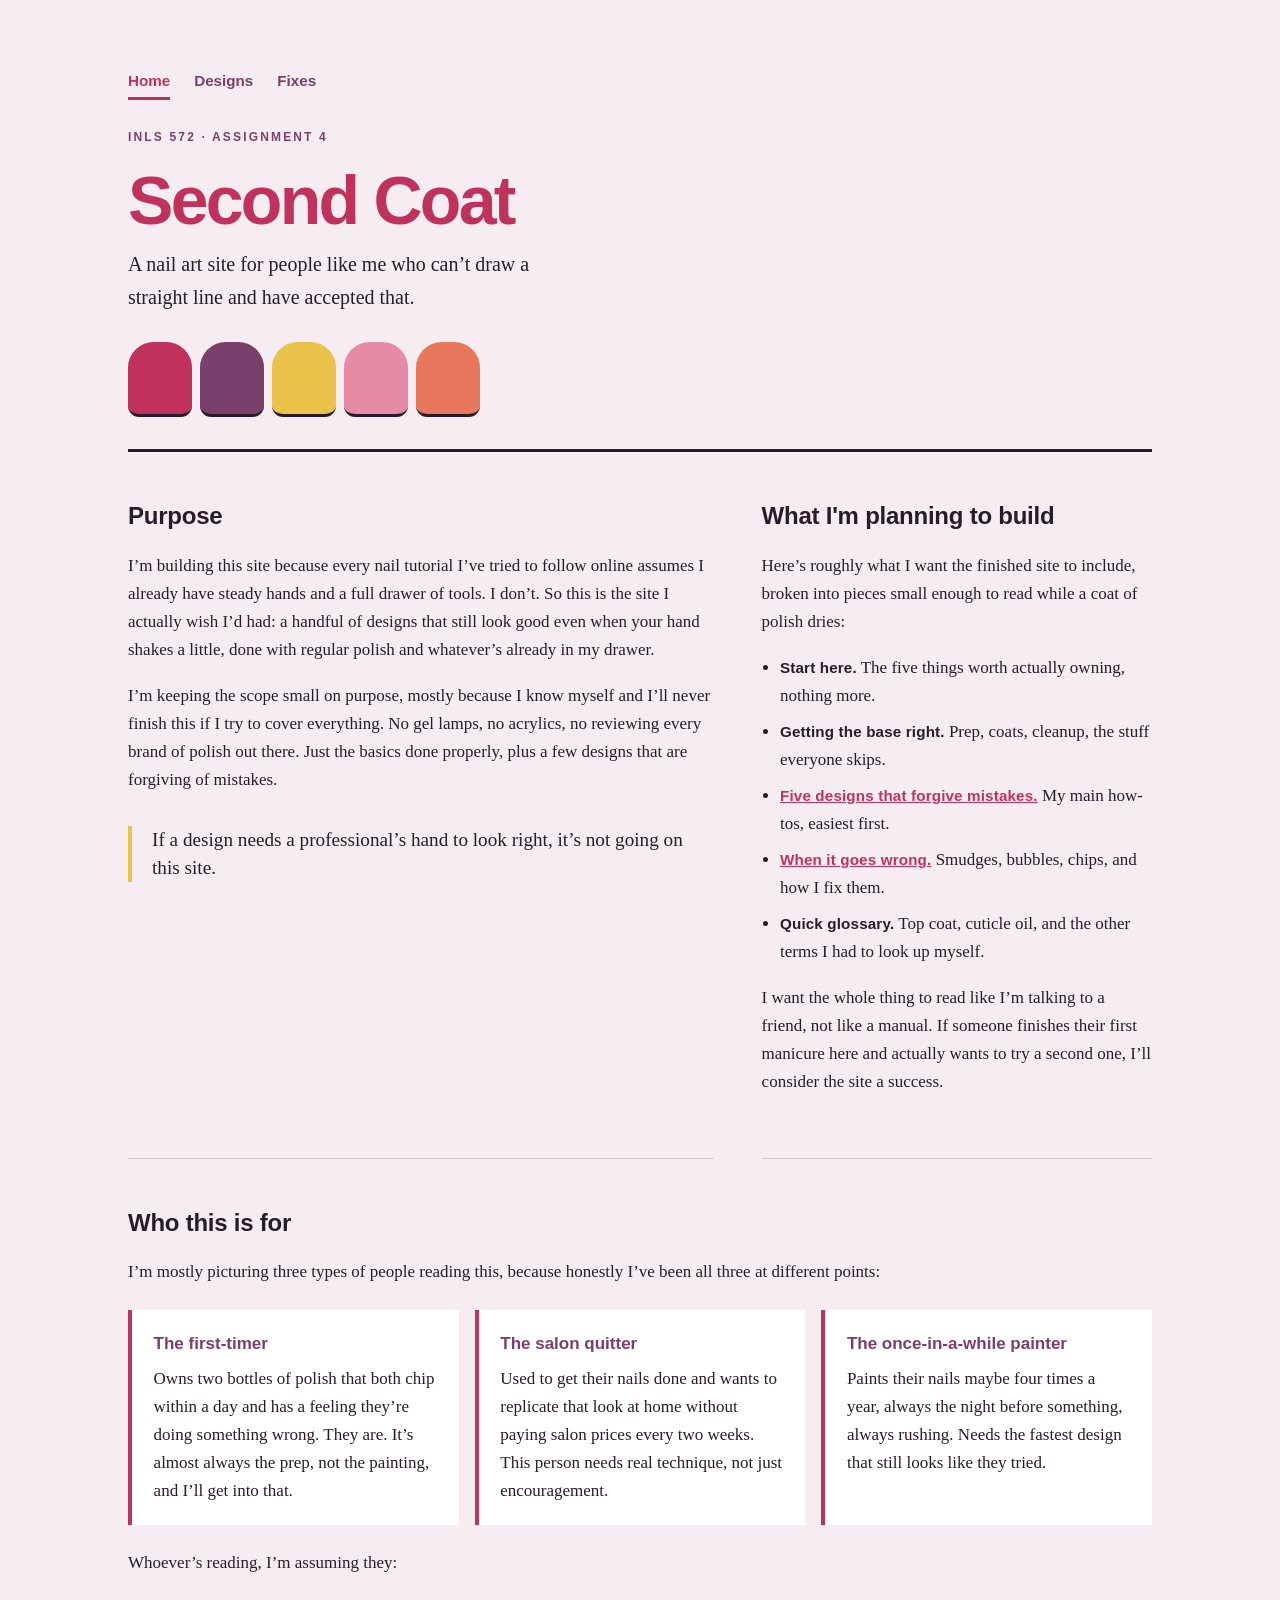
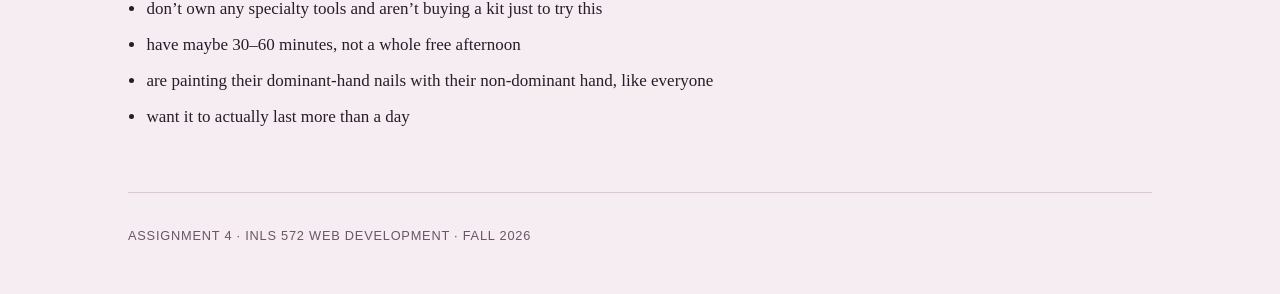
==== commit 808fab8d: "Assignment 4: add fixes page and update layouts" ====
--- a/index.html
+++ b/index.html
@@ -6,16 +6,17 @@
   <title>Second Coat: Purpose and Audience</title>
   <link rel="stylesheet" href="styles.css">
 </head>
-<body>
+<body class="wide">
 
   <header class="masthead">
     <nav class="site-nav" aria-label="Main">
       <ul>
         <li><a href="index.html" aria-current="page">Home</a></li>
         <li><a href="designs.html">Designs</a></li>
+        <li><a href="fixes.html">Fixes</a></li>
       </ul>
     </nav>
-    <p class="eyebrow">INLS 572 &middot; Assignment 1</p>
+    <p class="eyebrow">INLS 572 &middot; Assignment 4</p>
     <h1>Second Coat</h1>
     <p class="tagline">A nail art site for people like me who can&rsquo;t draw a straight line and have accepted that.</p>
     <div class="swatches" aria-hidden="true">
@@ -27,9 +28,9 @@
     </div>
   </header>
 
-  <main>
+  <main class="home-layout">
 
-    <section class="block">
+    <section class="block purpose">
       <h2>Purpose</h2>
       <p>
         I&rsquo;m building this site because every nail tutorial I&rsquo;ve tried to follow online
@@ -49,8 +50,76 @@
       </p>
     </section>
 
-    <section class="block">
+    <section class="block audience">
       <h2>Who this is for</h2>
       <p>
         I&rsquo;m mostly picturing three types of people reading this, because honestly I&rsquo;ve
-        been all three at different points:+        been all three at different points:
+      </p>
+
+      <div class="who-grid">
+
+        <article class="who">
+          <h3>The first-timer</h3>
+          <p>
+            Owns two bottles of polish that both chip within a day and has a feeling they&rsquo;re
+            doing something wrong. They are. It&rsquo;s almost always the prep, not the
+            painting, and I&rsquo;ll get into that.
+          </p>
+        </article>
+
+        <article class="who">
+          <h3>The salon quitter</h3>
+          <p>
+            Used to get their nails done and wants to replicate that look at home without paying
+            salon prices every two weeks. This person needs real technique, not just encouragement.
+          </p>
+        </article>
+
+        <article class="who">
+          <h3>The once-in-a-while painter</h3>
+          <p>
+            Paints their nails maybe four times a year, always the night before something, always
+            rushing. Needs the fastest design that still looks like they tried.
+          </p>
+        </article>
+
+      </div>
+
+      <p>Whoever&rsquo;s reading, I&rsquo;m assuming they:</p>
+      <ul class="assumptions">
+        <li>don&rsquo;t own any specialty tools and aren&rsquo;t buying a kit just to try this</li>
+        <li>have maybe 30&ndash;60 minutes, not a whole free afternoon</li>
+        <li>are painting their dominant-hand nails with their non-dominant hand, like everyone</li>
+        <li>want it to actually last more than a day</li>
+      </ul>
+    </section>
+
+    <section class="block plan-section">
+      <h2>What I'm planning to build</h2>
+      <p>
+        Here&rsquo;s roughly what I want the finished site to include, broken into pieces small
+        enough to read while a coat of polish dries:
+      </p>
+      <ul class="plan">
+        <li><strong>Start here.</strong> The five things worth actually owning, nothing more.</li>
+        <li><strong>Getting the base right.</strong> Prep, coats, cleanup, the stuff everyone skips.</li>
+        <li><strong><a href="designs.html">Five designs that forgive mistakes.</a></strong> My main how-tos, easiest first.</li>
+        <li><strong><a href="fixes.html">When it goes wrong.</a></strong> Smudges, bubbles, chips, and how I fix them.</li>
+        <li><strong>Quick glossary.</strong> Top coat, cuticle oil, and the other terms I had to look up myself.</li>
+      </ul>
+      <p>
+        I want the whole thing to read like I&rsquo;m talking to a friend, not like a manual. If
+        someone finishes their first manicure here and actually wants to try a second one, I&rsquo;ll
+        consider the site a success.
+      </p>
+    </section>
+
+  </main>
+
+  <footer class="colophon">
+    <p>Assignment 4 &middot; INLS 572 Web Development &middot; Fall 2026</p>
+  </footer>
+
+</body>
+</html>
--- a/styles.css
+++ b/styles.css
@@ -1,4 +1,4 @@
-/* Second Coat — INLS 572 Assignment 1
+/* Second Coat — INLS 572 Assignment 4
    Palette: ink #2B1B2A, paper #F6EDF2, cherry #C0325C, plum #7B3F6B, butter #EBC24A */
 
 body {
@@ -269,6 +269,62 @@
   font-size: 1rem;
 }
 
+/* Home page: overall layout (grid) */
+
+.home-layout {
+  display: grid;
+  grid-template-columns: 1fr;
+  gap: 0 3rem;
+}
+
+.who-grid {
+  display: grid;
+  grid-template-columns: 1fr;
+  gap: 1rem;
+  margin: 1.5rem 0;
+}
+
+.who-grid .who {
+  margin: 0;
+}
+
+/* Fixes page: overall layout (grid, sidebar on the left) */
+
+.fix-layout {
+  display: grid;
+  grid-template-columns: 1fr;
+  gap: 0 3rem;
+}
+
+.fix-sidebar {
+  padding-top: 2.75rem;
+}
+
+/* Fixes page: nested layout (flexbox inside the outer grid) */
+
+.fix-grid {
+  display: flex;
+  flex-wrap: wrap;
+  gap: 1rem;
+}
+
+.fix {
+  flex: 1 1 17rem;
+  padding: 1.25rem 1.35rem;
+  background-color: #FFFFFF;
+  border-left: 4px solid #7B3F6B;
+  scroll-margin-top: 1rem;
+}
+
+.fix p {
+  margin: 0 0 0.6rem;
+  font-size: 1rem;
+}
+
+.fix p:last-child {
+  margin: 0;
+}
+
 /* Footer */
 
 .colophon {
@@ -306,4 +362,37 @@
   .layout {
     grid-template-columns: 2fr 1fr;
   }
+
+  .home-layout {
+    grid-template-columns: 3fr 2fr;
+    grid-template-areas:
+      "purpose plan"
+      "audience audience";
+  }
+
+  .purpose {
+    grid-area: purpose;
+  }
+
+  .plan-section {
+    grid-area: plan;
+  }
+
+  .audience {
+    grid-area: audience;
+  }
+
+  .who-grid {
+    grid-template-columns: repeat(3, 1fr);
+  }
+
+  .fix-layout {
+    grid-template-columns: 1fr 2.5fr;
+  }
+
+  .fix-sidebar {
+    position: sticky;
+    top: 1rem;
+    align-self: start;
+  }
 }
